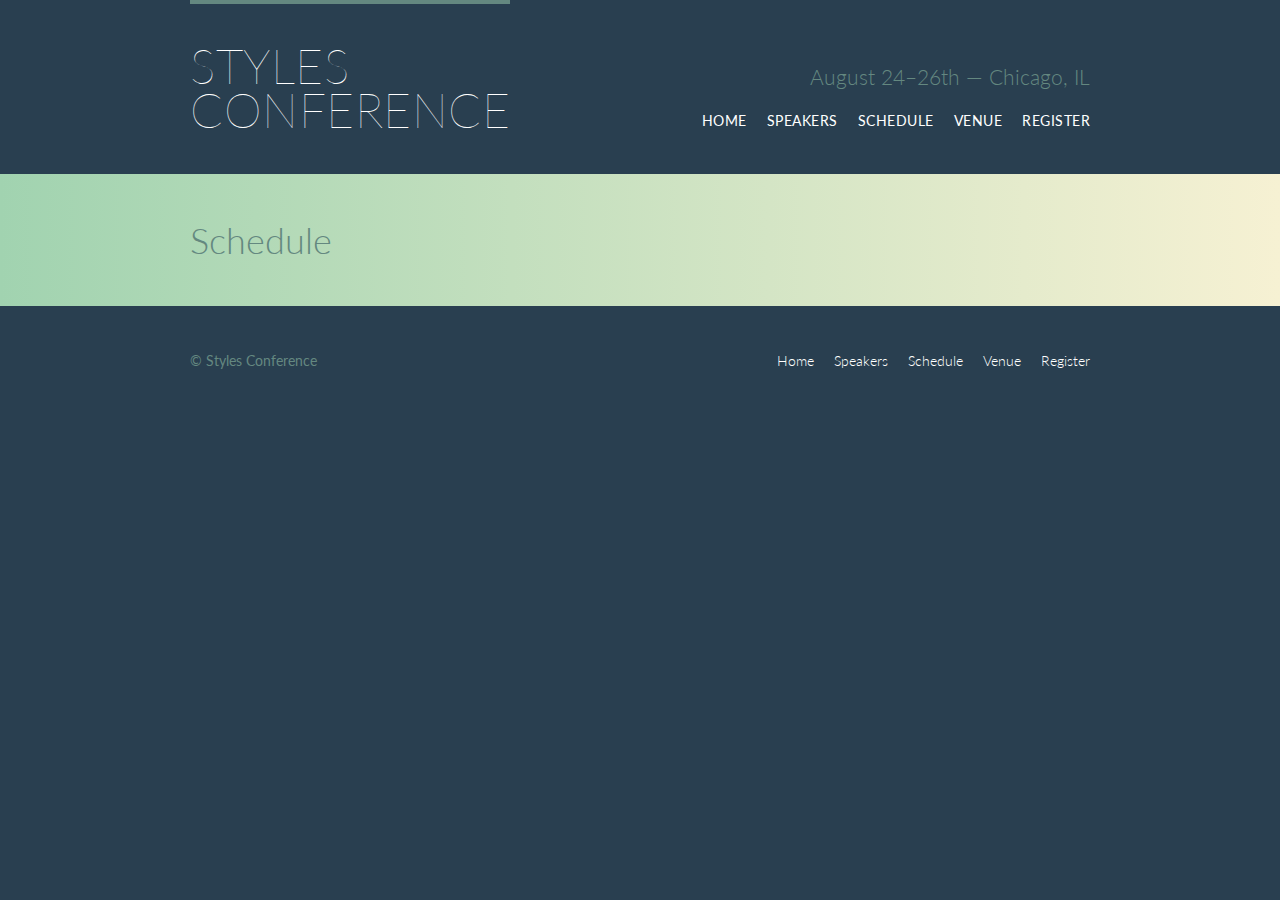
==== styles-conference/schedule.html @ d2affbac "initial commit" ====
<!DOCTYPE html>
<html lang="en">

    <head>
        <meta charset="UTF-8">
        <meta name="viewport" content="width=device-width, initial-scale=1.0">
        <title>Styles Conference</title>
        <link rel="stylesheet" href="assets/stylesheets/main.css">
        <link rel="preconnect" href="https://fonts.googleapis.com">
        <link rel="preconnect" href="https://fonts.gstatic.com" crossorigin>
        <link href="https://fonts.googleapis.com/css2?family=Lato:wght@100;300;400&display=swap" rel="stylesheet">
    </head>

    <body>

        <header class="primary-header container group">

            <h1 class="logo">
                <a href="index.html">Styles <br> Conference</a>
            </h1>

            <h3 class="tagline">August 24&ndash;26th &mdash; Chicago, IL</h3>

            <nav class="nav primary-nav">
                <ul class="flexbox">
                    <li><a href="index.html">Home</a></li>
                    <li><a href="speakers.html">Speakers</a></li>
                    <li><a href="schedule.html">Schedule</a></li>
                    <li><a href="venue.html">Venue</a></li>
                    <li><a href="register.html">Register</a></li>
                </ul>
            </nav>

        </header>

        <section class="row-alt">

            <div class="container">
                <h1>
                    Schedule
                </h1>
            </div>

        </section>

        <footer class="primary-footer container group">

            <small>&copy; Styles Conference</small>

            <nav class="nav">
                <ul class="flexbox">
                    <li><a href="index.html">Home</a></li>
                    <li><a href="speakers.html">Speakers</a></li>
                    <li><a href="schedule.html">Schedule</a></li>
                    <li><a href="venue.html">Venue</a></li>
                    <li><a href="register.html">Register</a></li>
                </ul>
            </nav>

        </footer>
    </body>

</html>
---- styles-conference/assets/stylesheets/main.css ----
/* http://meyerweb.com/eric/tools/css/reset/ 
   v2.0 | 20110126
   License: none (public domain)
*/

html,
body,
div,
span,
applet,
object,
iframe,
h1,
h2,
h3,
h4,
h5,
h6,
p,
blockquote,
pre,
a,
abbr,
acronym,
address,
big,
cite,
code,
del,
dfn,
em,
img,
ins,
kbd,
q,
s,
samp,
small,
strike,
strong,
sub,
sup,
tt,
var,
b,
u,
i,
center,
dl,
dt,
dd,
ol,
ul,
li,
fieldset,
form,
label,
legend,
table,
caption,
tbody,
tfoot,
thead,
tr,
th,
td,
article,
aside,
canvas,
details,
embed,
figure,
figcaption,
footer,
header,
hgroup,
menu,
nav,
output,
ruby,
section,
summary,
time,
mark,
audio,
video {
    margin: 0;
    padding: 0;
    border: 0;
    font-size: 100%;
    font: inherit;
    vertical-align: baseline;
}

/* HTML5 display-role reset for older browsers */
article,
aside,
details,
figcaption,
figure,
footer,
header,
hgroup,
menu,
nav,
section {
    display: block;
}

body {
    line-height: 1;
}

ol,
ul {
    list-style: none;
}

blockquote,
q {
    quotes: none;
}

blockquote:before,
blockquote:after,
q:before,
q:after {
    content: "";
    content: none;
}

table {
    border-collapse: collapse;
    border-spacing: 0;
}

/* 
    =========================
    Grid
    =========================
*/

*,
*::before,
*::after {
    -webkit-box-sizing: border-box;
    -moz-box-sizing: border-box;
    box-sizing: border-box;
}

.grid,
.container {
    margin: 0 auto;
    width: 960px;
}

.container {
    padding-left: 30px;
    padding-right: 30px;
}

.col-1-3 {
    width: 33.33%;
    flex-basis: 33.33%;
}

.col-2-3 {
    width: 66.66%;
    flex-basis: 66.66%;
}

.col-1-3,
.col-2-3 {
    display: inline-block;
    vertical-align: top;
}

.grid,
.col-1-3,
.col-2-3 {
    padding-left: 15px;
    padding-right: 15px;
}

.flexbox {
    display: flex;
}

/* 
    =========================
    Typography
    =========================
*/

h1,
h3,
h4,
h5,
p {
    margin-bottom: 22px;
}

h1,
h2,
h3,
h4 {
    color: #648880;
}

h1 {
    font-size: 36px;
    line-height: 44px;
}

h2 {
    font-size: 24px;
    line-height: 44px;
}

h3 {
    font-size: 21px;
}

h4 {
    font-size: 18px;
}

h5 {
    color: #a9b2b9;
    font-size: 14px;
    font-weight: 400;
    text-transform: uppercase;
}

strong {
    font-weight: 400;
}

cite,
em {
    font-style: italic;
}

/* 
    =========================
    Buttons
    =========================
*/

.btn {
    border-radius: 5px;
    color: #fff;
    cursor: pointer;
    display: inline-block;
    font-weight: 400;
    letter-spacing: .5px;
    margin: 0;
    text-transform: uppercase;
}

.btn-alt {
    border: 1px solid #dfe2e5;
    padding: 10px 30px;
}

.btn-alt:hover {
    background: #fff;
    color: #648880;
}

/* 
    =========================
    Home
    =========================
*/

.hero {
    color: #fff;
    line-height: 44px;
    padding: 22px 80px 66px 80px;
    text-align: center;
}

.hero h2 {
    font-size: 36px;
}

.hero p {
    font-size: 24px;
    font-weight: 100;
}

/* 
    =========================
    Clearfix
    =========================
*/

.group::after,
.group::before {
    content: "";
    display: table;
}

.group::after {
    clear: both;
}

.group {
    clear: both;
    zoom: 1;
}

/* 
    =========================
    Primary Header
    =========================
*/

.logo {
    border-top: 4px solid #648880;
    padding: 40px 0 20px 0;
    float: left;
    font-size: 48px;
    font-weight: 100;
    letter-spacing: .5px;
    line-height: 44px;
    text-transform: uppercase;
}

.tagline {
    margin: 66px 0 22px 0;
    text-align: right;
}

.primary-nav {
    font-size: 14px;
    font-weight: 400;
    letter-spacing: .5px;
    text-transform: uppercase;
}

/* 
    =========================
    Primary Footer
    =========================
*/

.primary-footer {
    color: #648880;
    font-size: 14px;
    padding-bottom: 44px;
    padding-top: 44px;
}

.primary-footer small {
    float: left;
    font-weight: 400;
}

/*
    =========================
    Navigation
    =========================
*/

.nav {
    text-align: right;
}

.nav .flexbox {
    justify-content: end;
}

.nav li {
    display: inline-block;
    margin: 0 10px;
    vertical-align: top;
}

.nav li:last-child {
    margin: 0;
    margin-left: 10px;;
}

/* 
    =========================
    Link
    =========================
*/

a {
    color: #648880;
    text-decoration: none;
}

a:hover {
    color: #a9b2b9;
}

p a {
    border-bottom: 1px solid #dfe2e5;
}


.primary-header a,
.primary-footer a {
    color: #fff;
}

.primary-header a:hover,
.primary-footer a:hover {
    color: #648880;
}

/* 
    =========================
    Teaser
    =========================
*/

.teaser a:hover h3 {
    color: #a9b2b9;
}

.teaser img {
    border-radius: 5px;
    display: block;
    margin-bottom: 22px;
    max-width: 100%;
}

/* 
    =========================
    Custom Styles
    =========================
*/

body {
    background: #293f50;
    color: #888;
    font: 300 16px/22px "Lato", "Open Sans", "Helvetica Neue", Helvetica, Arial, sans-serif;
}

/* 
    =========================
    Rows
    =========================
*/

.row,
.row-alt {
    min-width: 960px;
}

.row {
    background: #fff;
    padding: 66px 0 44px 0;
}

.row-alt {
    background: #cbe2c1;
    background: -webkit-linear-gradient(to right, #a1d3b0, #f6f1d3);
    background: -moz-linear-gradient(to right, #a1d3b0, #f6f1d3);
    background: linear-gradient(to right, #a1d3b0, #f6f1d3);
    padding: 44px 0 22px 0;
}

/* 
    =========================
    Leads
    =========================
*/

.lead {
    text-align: center;
}

.lead p {
    font-size: 21px;
    line-height: 33px;
}

/* 
    =========================
    Speakers
    =========================
*/

.speaker-info {
    border: 1px solid #dfe2e5;
    border-radius: 5px;
    margin-top: 88px;
    padding-bottom: 22px;
    text-align: center;
}

.speaker {
    margin-bottom: 44px;
}

.speaker-info img {
    border-radius: 50%;
    height: 130px;
    margin: -66px 0 22px 0;
    vertical-align: top;
}

/* 
    =========================
    Venue
    =========================
*/

.venue-theatre {
    margin-bottom: 66px;
}

.venue-hotel {
    margin-bottom: 22px;
}

.venue-map {
    height: 264px;
}
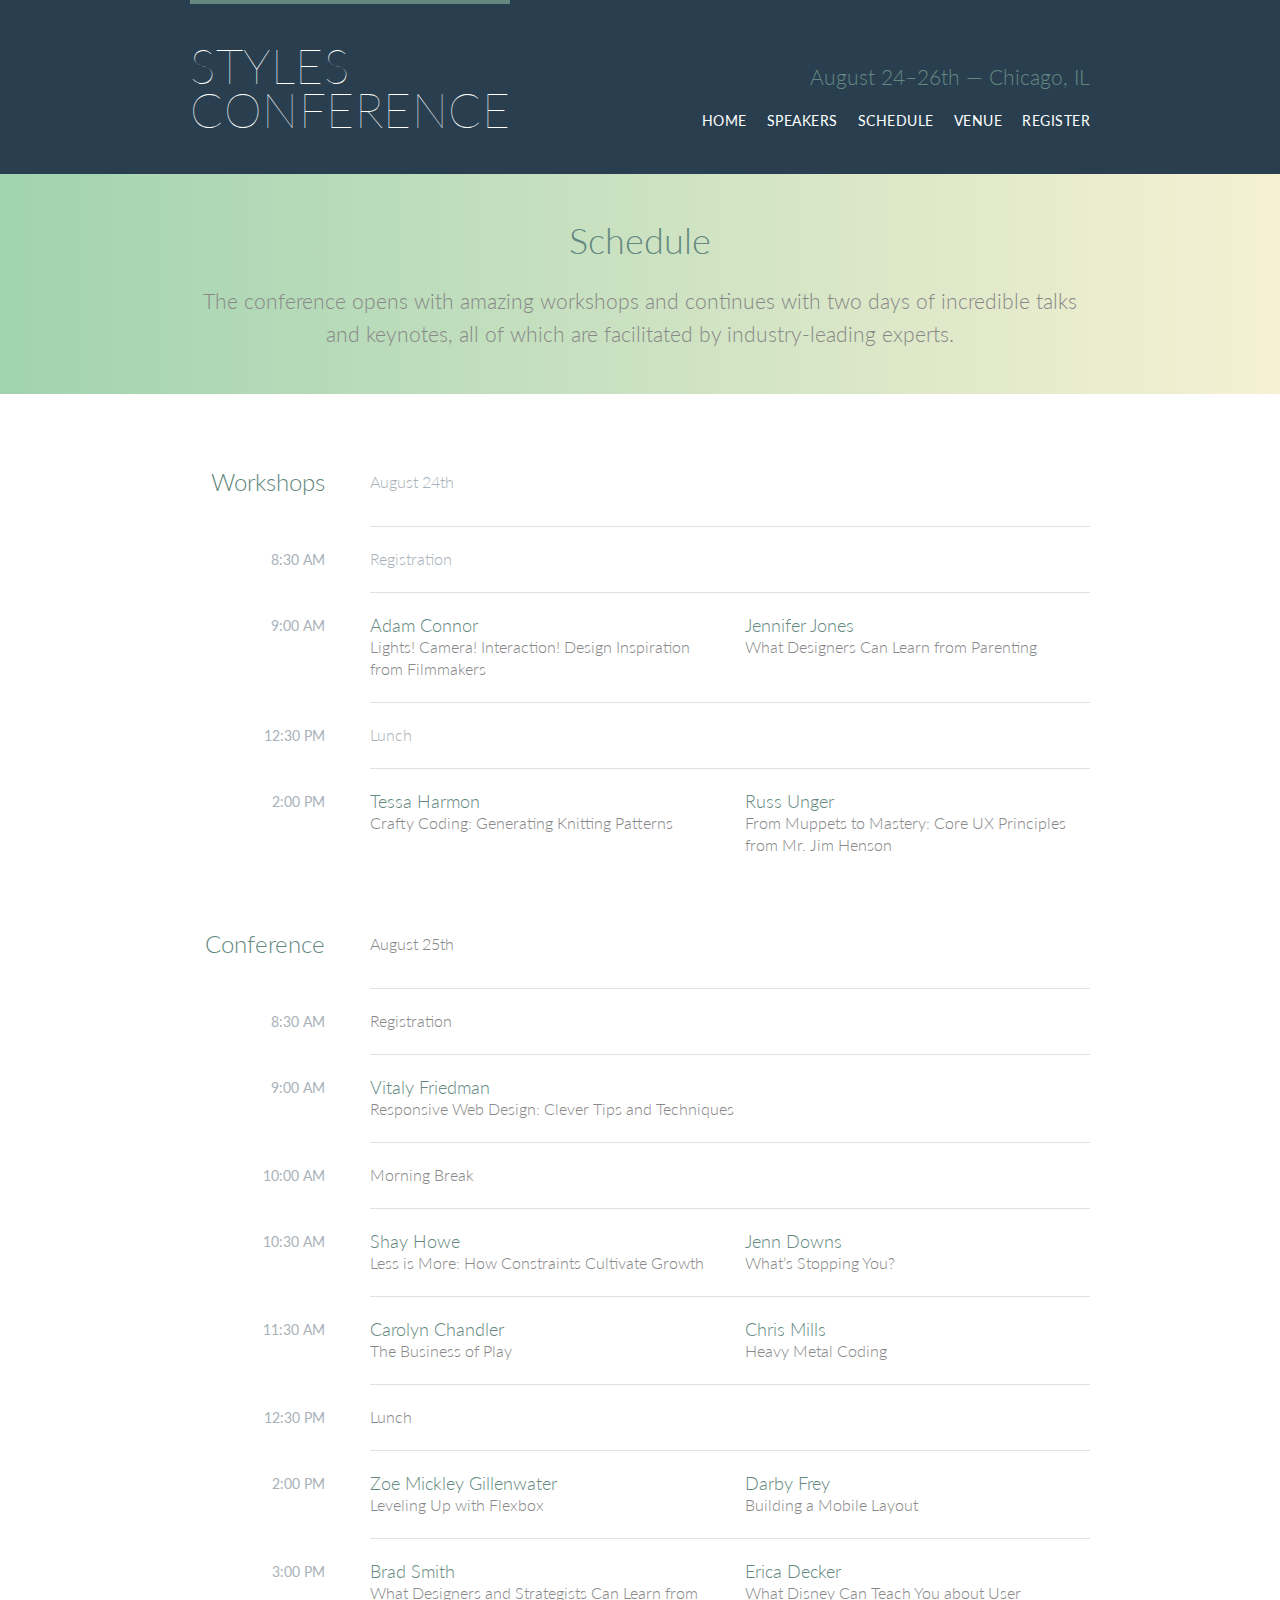
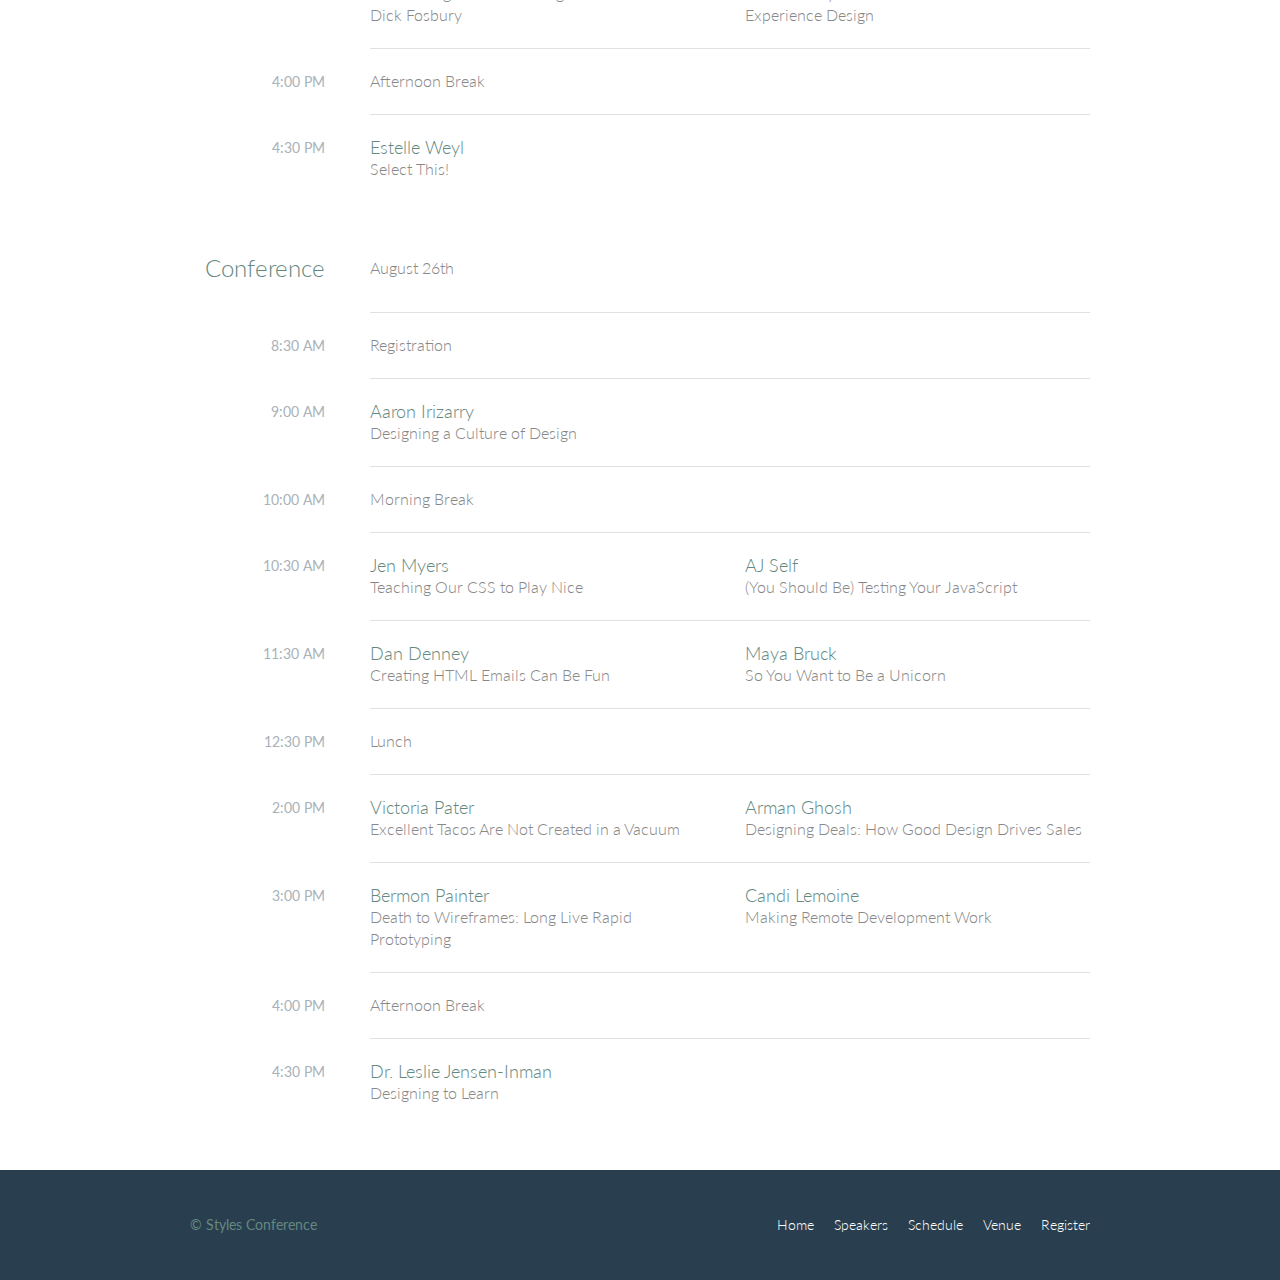
==== commit de094ee4: "Add schedule" ====
--- a/styles-conference/schedule.html
+++ b/styles-conference/schedule.html
@@ -35,12 +35,360 @@
 
         <section class="row-alt">
 
-            <div class="container">
+            <div class="lead container">
+
                 <h1>
                     Schedule
                 </h1>
+
+                <p>The conference opens with amazing workshops and continues with two days of incredible talks and keynotes, all of which are facilitated by industry-leading experts.</p>
+
             </div>
 
+        </section>
+
+        <section class="row">
+            <div class="container">
+
+                <table>
+                    <thead>
+                        <tr>
+                            <th scope="row">
+                                Workshops
+                            </th>
+                            <td class="schedule_offset" colspan="2">
+                                August 24th
+                            </td>
+                        </tr>
+                    </thead>
+                    <tbody>
+                        <tr>
+                            <th scope="row">
+                                <time datetime="08:30:00">8:30 AM</time>
+                            </th>
+                            <td class="schedule_offset" colspan="2">
+                                Registration
+                            </td>
+                        </tr>
+                        <tr>
+                            <th scope="row">
+                                <time datetime="09:00:00">9:00 AM</time>
+                            </th>
+                            <td>
+                                <a href="speakers.html#adam-connor">
+                                    <h4>Adam Connor</h4>
+                                    Lights! Camera! Interaction! Design Inspiration from Filmmakers
+                                </a>
+                            </td>
+                            <td>
+                                <a href="speakers.html#jennifer-jones">
+                                    <h4>Jennifer Jones</h4>
+                                    What Designers Can Learn from Parenting
+                                </a>
+                            </td>
+                        </tr>
+                        <tr>
+                            <th scope="row">
+                                <time datetime="12:30:00">12:30 PM</time>
+                            </th>
+                            <td class="schedule_offset" colspan="2">
+                                Lunch
+                            </td>
+                        </tr>
+                        <tr>
+                            <th scope="row">
+                                <time datetime="14:00">2:00 PM</time>
+                            </th>
+                            <td>
+                                <a href="speakers.html#tessa-harmon">
+                                    <h4>Tessa Harmon</h4>
+                                    Crafty Coding: Generating Knitting Patterns
+                                </a>
+                            </td>
+                            <td>
+                                <a href="speakers.html#russ-unger">
+                                    <h4>Russ Unger</h4>
+                                    From Muppets to Mastery: Core UX Principles from Mr. Jim Henson
+                                </a>
+                            </td>
+                        </tr>
+                    </tbody>
+                </table>
+                <table>
+                    <thead>
+                        <tr>
+                            <th scope="row">
+                                Conference
+                            </th>
+                            <td class="schedule-offset" colspan="2">
+                                August 25th
+                            </td>
+                        </tr>
+                    </thead>
+                    <tbody>
+                        <tr>
+                            <th scope="row">
+                                <time datetime="08:30:00">8:30 AM</time>
+                            </th>
+                            <td class="schedule-offset" colspan="2">
+                                Registration
+                            </td>
+                        </tr>
+                        <tr>
+                            <th scope="row">
+                                <time datetime="09:00:00">9:00 AM</time>
+                            </th>
+                            <td colspan="2">
+                                <a href="speakers.html#vitaly-friedman">
+                                    <h4>Vitaly Friedman</h4>
+                                    Responsive Web Design: Clever Tips and Techniques
+                                </a>
+                            </td>
+                        </tr>
+                        <tr>
+                            <th scope="row">
+                                <time datetime="10:00:00">10:00 AM</time>
+                            </th>
+                            <td class="schedule-offset" colspan="2">
+                                Morning Break
+                            </td>
+                        </tr>
+                        <tr>
+                            <th scope="row">
+                                <time datetime="10:30:00">10:30 AM</time>
+                            </th>
+                            <td>
+                                <a href="speakers.html#shay-howe">
+                                    <h4>Shay Howe</h4>
+                                    Less is More: How Constraints Cultivate Growth
+                                </a>
+                            </td>
+                            <td>
+                                <a href="speakers.html#jenn-downs">
+                                    <h4>Jenn Downs</h4>
+                                    What&#8217;s Stopping You?
+                                </a>
+                            </td>
+                        </tr>
+                        <tr>
+                            <th scope="row">
+                                <time datetime="11:30:00">11:30 AM</time>
+                            </th>
+                            <td>
+                                <a href="speakers.html#carolyn-chandler">
+                                    <h4>Carolyn Chandler</h4>
+                                    The Business of Play
+                                </a>
+                            </td>
+                            <td>
+                                <a href="speakers.html#chris-mills">
+                                    <h4>Chris Mills</h4>
+                                    Heavy Metal Coding
+                                </a>
+                            </td>
+                        </tr>
+                        <tr>
+                            <th scope="row">
+                                <time datetime="12:30:00">12:30 PM</time>
+                            </th>
+                            <td class="schedule-offset" colspan="2">
+                                Lunch
+                            </td>
+                        </tr>
+                        <tr>
+                            <th scope="row">
+                                <time datetime="14:00">2:00 PM</time>
+                            </th>
+                            <td>
+                                <a href="speakers.html#zoe-mickley-gillenwater">
+                                    <h4>Zoe Mickley Gillenwater</h4>
+                                    Leveling Up with Flexbox
+                                </a>
+                            </td>
+                            <td>
+                                <a href="speakers.html#darby-frey">
+                                    <h4>Darby Frey</h4>
+                                    Building a Mobile Layout
+                                </a>
+                            </td>
+                        </tr>
+                        <tr>
+                            <th scope="row">
+                                <time datetime="15:00:00">3:00 PM</time>
+                            </th>
+                            <td>
+                                <a href="speakers.html#brad-smith">
+                                    <h4>Brad Smith</h4>
+                                    What Designers and Strategists Can Learn from Dick Fosbury
+                                </a>
+                            </td>
+                            <td>
+                                <a href="speakers.html#erica-decker">
+                                    <h4>Erica Decker</h4>
+                                    What Disney Can Teach You about User Experience Design
+                                </a>
+                            </td>
+                        </tr>
+                        <tr>
+                            <th scope="row">
+                                <time datetime="16:00:00">4:00 PM</time>
+                            </th>
+                            <td class="schedule-offset" colspan="2">
+                                Afternoon Break
+                            </td>
+                        </tr>
+                        <tr>
+                            <th scope="row">
+                                <time datetime="16:30:00">4:30 PM</time>
+                            </th>
+                            <td colspan="2">
+                                <a href="speakers.html#estelle-weyl">
+                                    <h4>Estelle Weyl</h4>
+                                    Select This!
+                                </a>
+                            </td>
+                        </tr>
+                    </tbody>
+                </table>
+
+                <table>
+                    <thead>
+                        <tr>
+                            <th scope="row">
+                                Conference
+                            </th>
+                            <td class="schedule-offset" colspan="2">
+                                August 26th
+                            </td>
+                        </tr>
+                    </thead>
+                    <tbody>
+                        <tr>
+                            <th scope="row">
+                                <time datetime="08:30:00">8:30 AM</time>
+                            </th>
+                            <td class="schedule-offset" colspan="2">
+                                Registration
+                            </td>
+                        </tr>
+                        <tr>
+                            <th scope="row">
+                                <time datetime="09:00:00">9:00 AM</time>
+                            </th>
+                            <td colspan="2">
+                                <a href="speakers.html#aaron-irizarry">
+                                    <h4>Aaron Irizarry</h4>
+                                    Designing a Culture of Design
+                                </a>
+                            </td>
+                        </tr>
+                        <tr>
+                            <th scope="row">
+                                <time datetime="10:00:00">10:00 AM</time>
+                            </th>
+                            <td class="schedule-offset" colspan="2">
+                                Morning Break
+                            </td>
+                        </tr>
+                        <tr>
+                            <th scope="row">
+                                <time datetime="10:30:00">10:30 AM</time>
+                            </th>
+                            <td>
+                                <a href="speakers.html#jen-myers">
+                                    <h4>Jen Myers</h4>
+                                    Teaching Our CSS to Play Nice
+                                </a>
+                            </td>
+                            <td>
+                                <a href="speakers.html#aj-self">
+                                    <h4>AJ Self</h4>
+                                    (You Should Be) Testing Your JavaScript
+                                </a>
+                            </td>
+                        </tr>
+                        <tr>
+                            <th scope="row">
+                                <time datetime="11:30:00">11:30 AM</time>
+                            </th>
+                            <td>
+                                <a href="speakers.html#dan-denney">
+                                    <h4>Dan Denney</h4>
+                                    Creating HTML Emails Can Be Fun
+                                </a>
+                            </td>
+                            <td>
+                                <a href="speakers.html#maya-bruck">
+                                    <h4>Maya Bruck</h4>
+                                    So You Want to Be a Unicorn
+                                </a>
+                            </td>
+                        </tr>
+                        <tr>
+                            <th scope="row">
+                                <time datetime="12:30:00">12:30 PM</time>
+                            </th>
+                            <td class="schedule-offset" colspan="2">
+                                Lunch
+                            </td>
+                        </tr>
+                        <tr>
+                            <th scope="row">
+                                <time datetime="14:00">2:00 PM</time>
+                            </th>
+                            <td>
+                                <a href="speakers.html#victoria-pater">
+                                    <h4>Victoria Pater</h4>
+                                    Excellent Tacos Are Not Created in a Vacuum
+                                </a>
+                            </td>
+                            <td>
+                                <a href="speakers.html#arman-ghosh">
+                                    <h4>Arman Ghosh</h4>
+                                    Designing Deals: How Good Design Drives Sales
+                                </a>
+                            </td>
+                        </tr>
+                        <tr>
+                            <th scope="row">
+                                <time datetime="15:00:00">3:00 PM</time>
+                            </th>
+                            <td>
+                                <a href="speakers.html#bermon-painter">
+                                    <h4>Bermon Painter</h4>
+                                    Death to Wireframes: Long Live Rapid Prototyping
+                                </a>
+                            </td>
+                            <td>
+                                <a href="speakers.html#candi-lemoine">
+                                    <h4>Candi Lemoine</h4>
+                                    Making Remote Development Work
+                                </a>
+                            </td>
+                        </tr>
+                        <tr>
+                            <th scope="row">
+                                <time datetime="16:00:00">4:00 PM</time>
+                            </th>
+                            <td class="schedule-offset" colspan="2">
+                                Afternoon Break
+                            </td>
+                        </tr>
+                        <tr>
+                            <th scope="row">
+                                <time datetime="16:30:00">4:30 PM</time>
+                            </th>
+                            <td colspan="2">
+                                <a href="speakers.html#leslie-jensen-inman">
+                                    <h4>Dr. Leslie Jensen-Inman</h4>
+                                    Designing to Learn
+                                </a>
+                            </td>
+                        </tr>
+                    </tbody>
+                </table>
+
+            </div>
         </section>
 
         <footer class="primary-footer container group">
--- a/styles-conference/assets/stylesheets/main.css
+++ b/styles-conference/assets/stylesheets/main.css
@@ -522,4 +522,145 @@
 
 .venue-map {
     height: 264px;
+}
+
+/* 
+    =========================
+    Register
+    =========================
+*/
+
+.why-attend {
+    list-style: square;
+    margin: 0 0 22px 30px;
+}
+
+form {
+    margin-bottom: 22px;
+}
+
+input,
+select,
+textarea {
+    font: 300 16px/22px "Lato", "Open Sans", "Helvetica Neue", Helvetica, Arial, sans-serif;
+}
+
+.register-group label {
+    color: #648880;
+    cursor: pointer;
+    font-weight: 400;
+}
+
+.register-group input,
+.register-group select,
+.register-group textarea {
+    border: 1px solid #c6c9cc;
+    border-radius: 5px;
+    color: #888;
+    display: block;
+    margin: 5px 0 27px 0;
+    padding: 5px 8px;
+}
+
+.register-group input,
+.register-group textarea {
+    width: 100%;
+}
+
+.register-group select {
+    height: 34px;
+    width: 60px;
+}
+
+.register-group textarea {
+    height: 78px;
+}
+
+.btn-default {
+    border: 0;
+    background: #648880;
+    padding: 11px 30px;
+    font-size: 14px;
+}
+
+.btn-default:hover {
+    background: #77a198;
+}
+
+/* 
+    =========================
+    Schedule
+    =========================
+*/
+
+table {
+    margin-bottom: 44px;
+    width: 100%;
+}
+
+table:last-child {
+    margin-bottom: 0;
+}
+
+th,
+td {
+    padding-bottom: 22px;
+    vertical-align: top;
+}
+
+th {
+    padding-right: 45px;
+    text-align: right;
+    width: 20%;
+}
+
+td {
+    width: 40%;
+}
+
+thead {
+    line-height: 44px;
+}
+
+thead th {
+    color: #648880;
+    font-size: 24px;
+}
+
+tbody th {
+    color: #a9b2b9;
+    font-size: 14px;
+    font-weight: 400;
+    padding-top: 22px;
+    text-transform: uppercase;
+}
+
+tbody td {
+    border-top: 1px solid #dfe2e5;
+    padding-top: 21px;
+}
+
+tbody td:last-of-type {
+    padding-left: 15px;
+}
+
+tbody td:first-of-type {
+    padding-right: 15px;
+}
+
+tbody td:only-of-type {
+    padding-left: 0;
+    padding-right: 0;
+}
+
+table a {
+    color: #888;
+}
+
+table h4 {
+    margin-bottom: 0;
+}
+
+.schedule_offset {
+    color: #a9b2b9;
 }